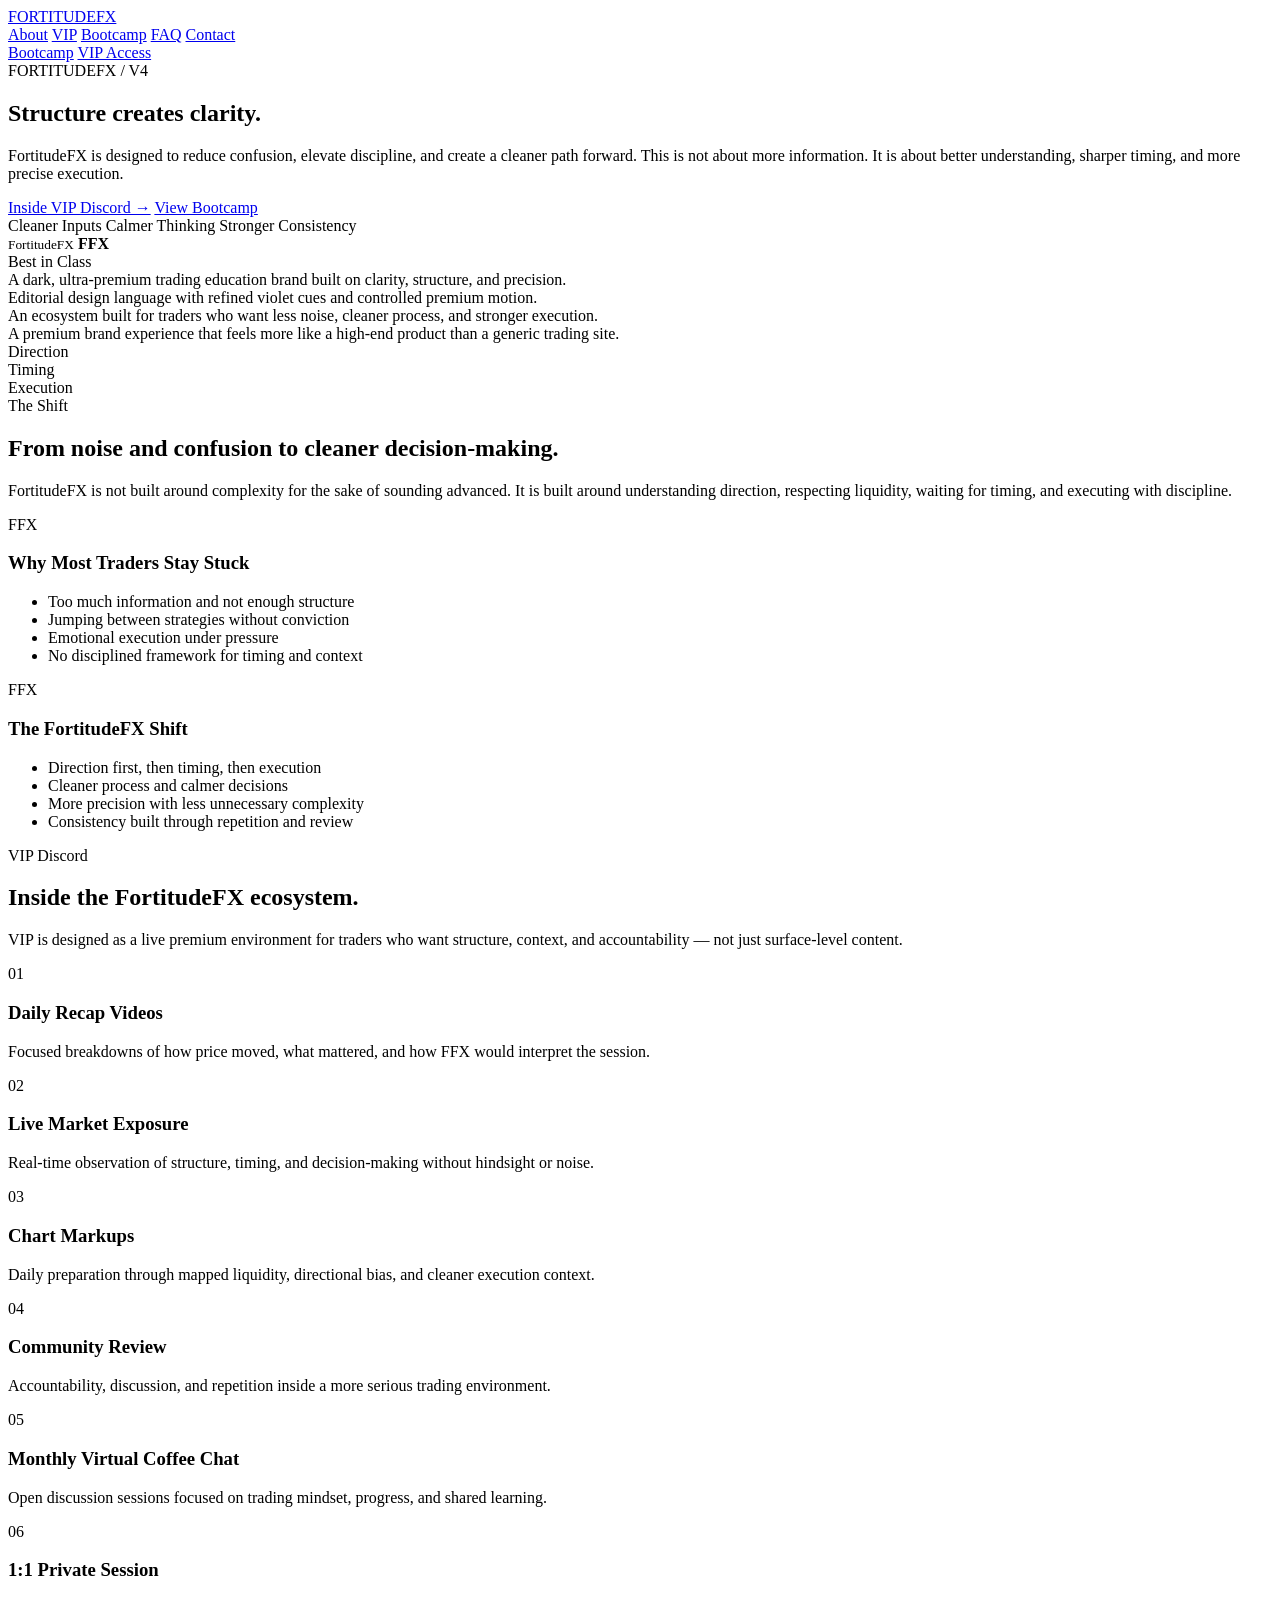
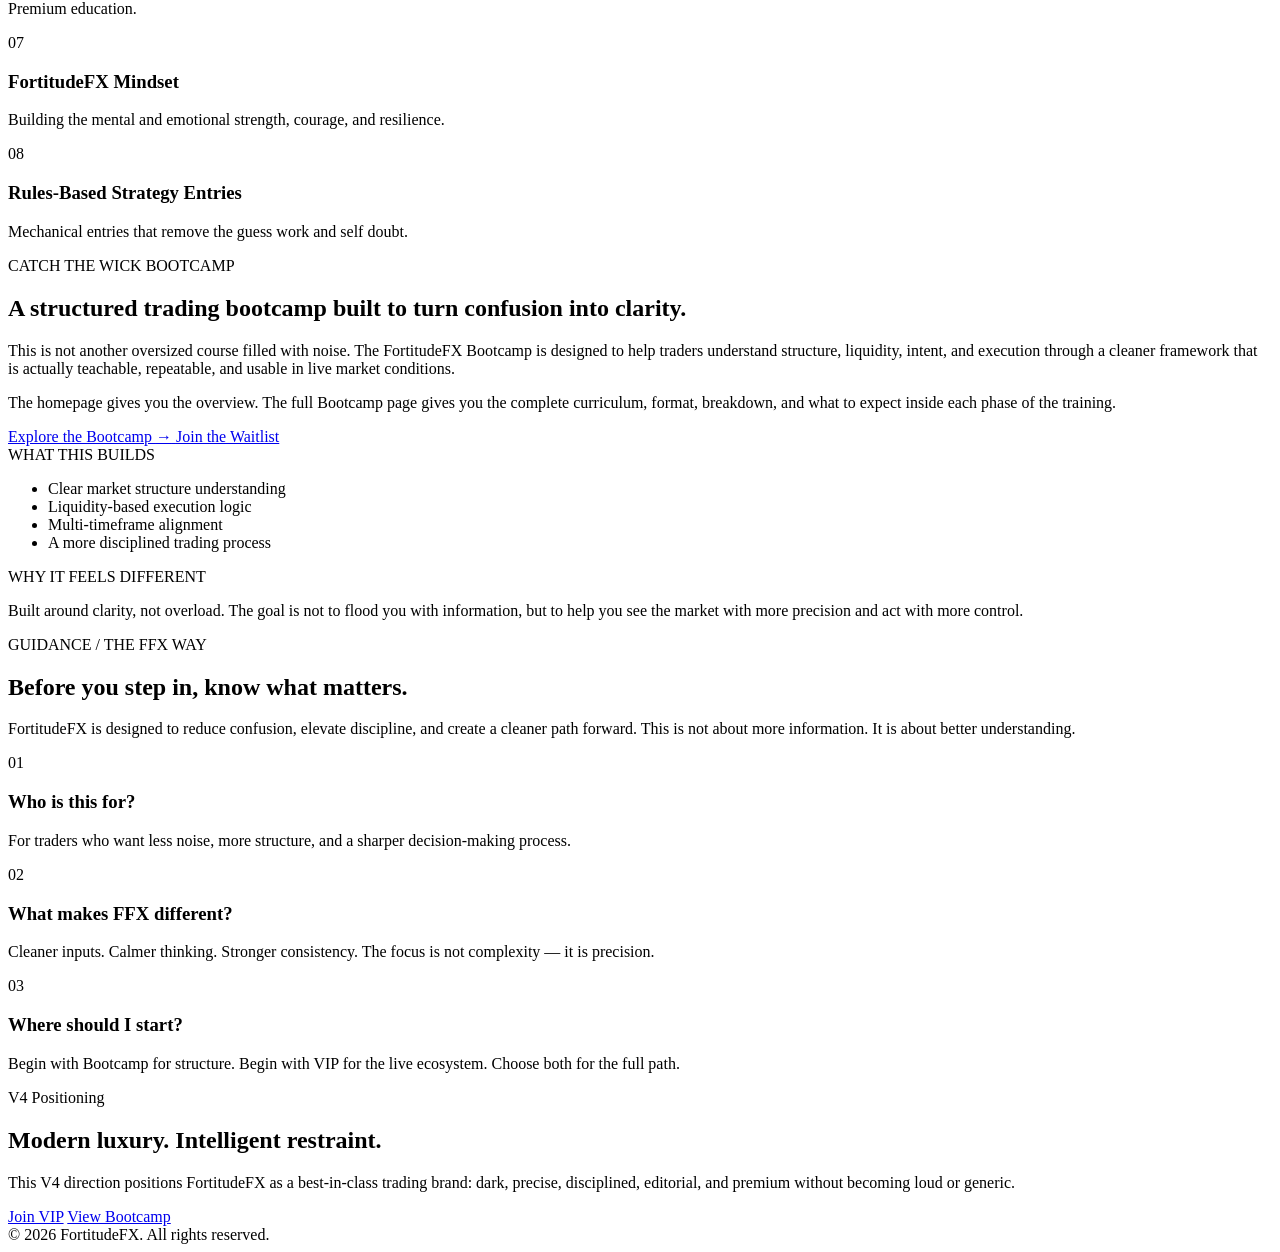
==== index_final_corrected_v1.html @ 087a2b40 "Update and rename index-pass8.html to index_final_corrected_v1.html" ====
<!DOCTYPE html>
<html lang="en"><head><meta http-equiv="Content-Type" content="text/html; charset=UTF-8">
  
  <meta name="viewport" content="width=device-width, initial-scale=1.0">
  <title>FortitudeFX | V4 Full Index Preview</title>
  <meta name="theme-color" content="#06060a">
  <link rel="stylesheet" href="styles-unified-pass7.css">
</head>
<body class="page-home">

  <nav class="nav">
    <div class="nav-wrap">
      <div class="nav-brand">
        <a href="index.html#top">FORTITUDEFX</a>
      </div>

      <div class="nav-center">
        <a href="index.html#about">About</a>
        <a href="vipdiscord.html">VIP</a>
        <a href="bootcamp.html">Bootcamp</a>
        <a href="index.html#faq">FAQ</a>
        <a href="waitlist.html#form">Contact</a>
      </div>

      <div class="nav-cta">
        <a class="nav-btn nav-btn-secondary" href="bootcamp.html">Bootcamp</a>
        <a class="nav-btn nav-btn-primary" href="vipdiscord.html">VIP Access</a>
      </div>
    </div>
  </nav>

  <!-- HERO -->
  <section class="section hero" id="top">
    <div class="hero-glow"></div>
    <div class="section-wrap hero-grid">
      <div>
        <span class="kicker">FORTITUDEFX / V4</span>
        <h1>Structure creates <span class="gradient">clarity.</span></h1>
        <p class="hero-copy">
          FortitudeFX is designed to reduce confusion, elevate discipline, and create a cleaner path forward. This is not about more information. It is about better understanding, sharper timing, and more precise execution.
        </p>

        <div class="hero-actions">
          <a href="vipdiscord.html" class="btn btn-primary">Inside VIP Discord →</a>
          <a href="bootcamp.html" class="btn btn-secondary">View Bootcamp</a>
        </div>

        <div class="hero-tags">
          <span>Cleaner Inputs</span>
          <span>Calmer Thinking</span>
          <span>Stronger Consistency</span>
        </div>
      </div>

      <div class="hero-panel">
        <div class="panel-top">
          <div class="panel-brand">
            <small>FortitudeFX</small>
            <strong>FFX</strong>
          </div>
          <div class="panel-badge">Best in Class</div>
        </div>

        <div class="benefit-list">
          <div class="benefit-item">A dark, ultra-premium trading education brand built on clarity, structure, and precision.</div>
          <div class="benefit-item">Editorial design language with refined violet cues and controlled premium motion.</div>
          <div class="benefit-item">An ecosystem built for traders who want less noise, cleaner process, and stronger execution.</div>
          <div class="benefit-item">A premium brand experience that feels more like a high-end product than a generic trading site.</div>
        </div>

        <div class="mini-grid">
          <div class="mini-card">Direction</div>
          <div class="mini-card">Timing</div>
          <div class="mini-card">Execution</div>
        </div>
      </div>
    </div>
  </section>

  <div class="section-break"></div>

  <!-- ABOUT -->
  <section class="section" id="about">
    <div class="section-wrap">
      <div class="section-head">
        <div>
          <span class="kicker">The Shift</span>
          <h2>From noise and confusion to cleaner decision-making.</h2>
        </div>
        <p>
          FortitudeFX is not built around complexity for the sake of sounding advanced. It is built around understanding direction, respecting liquidity, waiting for timing, and executing with discipline.
        </p>
      </div>

      <div class="two-grid">
        <article class="glass-card">
          <div class="tiny">FFX</div>
          <h3>Why Most Traders Stay Stuck</h3>
          <ul>
            <li>Too much information and not enough structure</li>
            <li>Jumping between strategies without conviction</li>
            <li>Emotional execution under pressure</li>
            <li>No disciplined framework for timing and context</li>
          </ul>
        </article>

        <article class="glass-card">
          <div class="tiny">FFX</div>
          <h3>The FortitudeFX Shift</h3>
          <ul>
            <li>Direction first, then timing, then execution</li>
            <li>Cleaner process and calmer decisions</li>
            <li>More precision with less unnecessary complexity</li>
            <li>Consistency built through repetition and review</li>
          </ul>
        </article>
      </div>
    </div>
  </section>

  <div class="section-break"></div>

  <!-- VIP -->
  <section class="section soft-strip" id="vip">
    <div class="section-wrap">
      <div class="section-head">
        <div>
          <span class="kicker">VIP Discord</span>
          <h2>Inside the FortitudeFX ecosystem.</h2>
        </div>
        <p>
          VIP is designed as a live premium environment for traders who want structure, context, and accountability — not just surface-level content.
        </p>
      </div>

      <div class="vip-grid">
        <article class="vip-card">
          <div class="vip-number">01</div>
          <h3>Daily Recap Videos</h3>
          <p>Focused breakdowns of how price moved, what mattered, and how FFX would interpret the session.</p>
        </article>

        <article class="vip-card">
          <div class="vip-number">02</div>
          <h3>Live Market Exposure</h3>
          <p>Real-time observation of structure, timing, and decision-making without hindsight or noise.</p>
        </article>

        <article class="vip-card">
          <div class="vip-number">03</div>
          <h3>Chart Markups</h3>
          <p>Daily preparation through mapped liquidity, directional bias, and cleaner execution context.</p>
        </article>

        <article class="vip-card">
          <div class="vip-number">04</div>
          <h3>Community Review</h3>
          <p>Accountability, discussion, and repetition inside a more serious trading environment.</p>
        </article>

        <article class="vip-card">
          <div class="vip-number">05</div>
          <h3>Monthly Virtual Coffee Chat</h3>
          <p>Open discussion sessions focused on trading mindset, progress, and shared learning.</p>
        </article>

        <article class="vip-card">
          <div class="vip-number">06</div>
          <h3>1:1 Private Session</h3>
          <p>Premium education.</p>
        </article>

        <article class="vip-card">
          <div class="vip-number">07</div>
          <h3>FortitudeFX Mindset</h3>
          <p>Building the mental and emotional strength, courage, and resilience.</p>
        </article>

        <article class="vip-card">
          <div class="vip-number">08</div>
          <h3>Rules-Based Strategy Entries</h3>
          <p>Mechanical entries that remove the guess work and self doubt.</p>
        </article>
      </div>
    </div>
  </section>

  <div class="section-break"></div>

  <!-- BOOTCAMP -->
  <section class="section bootcamp-teaser" id="bootcamp">
    <div class="bootcamp-teaser-glow"></div>

    <div class="section-wrap bootcamp-teaser-wrap">
      <div class="bootcamp-teaser-left">
        <span class="bootcamp-teaser-kicker">CATCH THE WICK BOOTCAMP</span>
        <h2>
          A structured trading bootcamp built to turn confusion into clarity.
        </h2>
        <p class="bootcamp-teaser-lead">
          This is not another oversized course filled with noise. The FortitudeFX
          Bootcamp is designed to help traders understand structure, liquidity,
          intent, and execution through a cleaner framework that is actually
          teachable, repeatable, and usable in live market conditions.
        </p>

        <p class="bootcamp-teaser-copy">
          The homepage gives you the overview. The full Bootcamp page gives you
          the complete curriculum, format, breakdown, and what to expect inside
          each phase of the training.
        </p>

        <div class="bootcamp-teaser-actions">
          <a href="bootcamp.html" class="bootcamp-teaser-primary">
            Explore the Bootcamp
            <span aria-hidden="true">→</span>
          </a>

          <a href="waitlist.html" class="bootcamp-teaser-secondary">
            Join the Waitlist
          </a>
        </div>
      </div>

      <div class="bootcamp-teaser-right">
        <div class="bootcamp-teaser-card">
          <span class="bootcamp-card-label">WHAT THIS BUILDS</span>

          <ul class="bootcamp-card-points">
            <li>Clear market structure understanding</li>
            <li>Liquidity-based execution logic</li>
            <li>Multi-timeframe alignment</li>
            <li>A more disciplined trading process</li>
          </ul>

          <div class="bootcamp-card-divider"></div>

          <span class="bootcamp-card-label">WHY IT FEELS DIFFERENT</span>
          <p class="bootcamp-card-note">
            Built around clarity, not overload. The goal is not to flood you with
            information, but to help you see the market with more precision and
            act with more control.
          </p>
        </div>
      </div>
    </div>
  </section>

  <div class="section-break"></div>

  <!-- FAQ -->
  <section class="section" id="faq">
    <div class="section-wrap split-section">
      <div class="sticky-left">
        <span class="kicker">GUIDANCE / THE FFX WAY</span>
        <h2>Before you step in, know what matters.</h2>
        <p>
          FortitudeFX is designed to reduce confusion, elevate discipline, and create a cleaner path forward. This is not about more information. It is about better understanding.
        </p>
      </div>

      <div class="faq-cards">
        <article class="faq-card">
          <div class="faq-num">01</div>
          <div>
            <h3>Who is this for?</h3>
            <p>For traders who want less noise, more structure, and a sharper decision-making process.</p>
          </div>
        </article>

        <article class="faq-card">
          <div class="faq-num">02</div>
          <div>
            <h3>What makes FFX different?</h3>
            <p>Cleaner inputs. Calmer thinking. Stronger consistency. The focus is not complexity — it is precision.</p>
          </div>
        </article>

        <article class="faq-card">
          <div class="faq-num">03</div>
          <div>
            <h3>Where should I start?</h3>
            <p>Begin with Bootcamp for structure. Begin with VIP for the live ecosystem. Choose both for the full path.</p>
          </div>
        </article>
      </div>
    </div>
  </section>

  <div class="section-break"></div>

  <!-- CTA -->
  <section class="section section-last" id="cta">
    <div class="section-wrap">
      <div class="cta-shell">
        <div class="cta-grid">
          <div>
            <span class="kicker">V4 Positioning</span>
            <h2>Modern luxury. Intelligent restraint.</h2>
            <p>
              This V4 direction positions FortitudeFX as a best-in-class trading brand: dark, precise, disciplined, editorial, and premium without becoming loud or generic.
            </p>
          </div>

          <div class="cta-actions">
            <a class="btn btn-primary" href="vipdiscord.html">Join VIP</a>
            <a class="btn btn-secondary" href="bootcamp.html">View Bootcamp</a>
          </div>
        </div>
      </div>
    </div>
  </section>

  <footer>
    © 2026 FortitudeFX. All rights reserved.
  </footer>



</body></html>
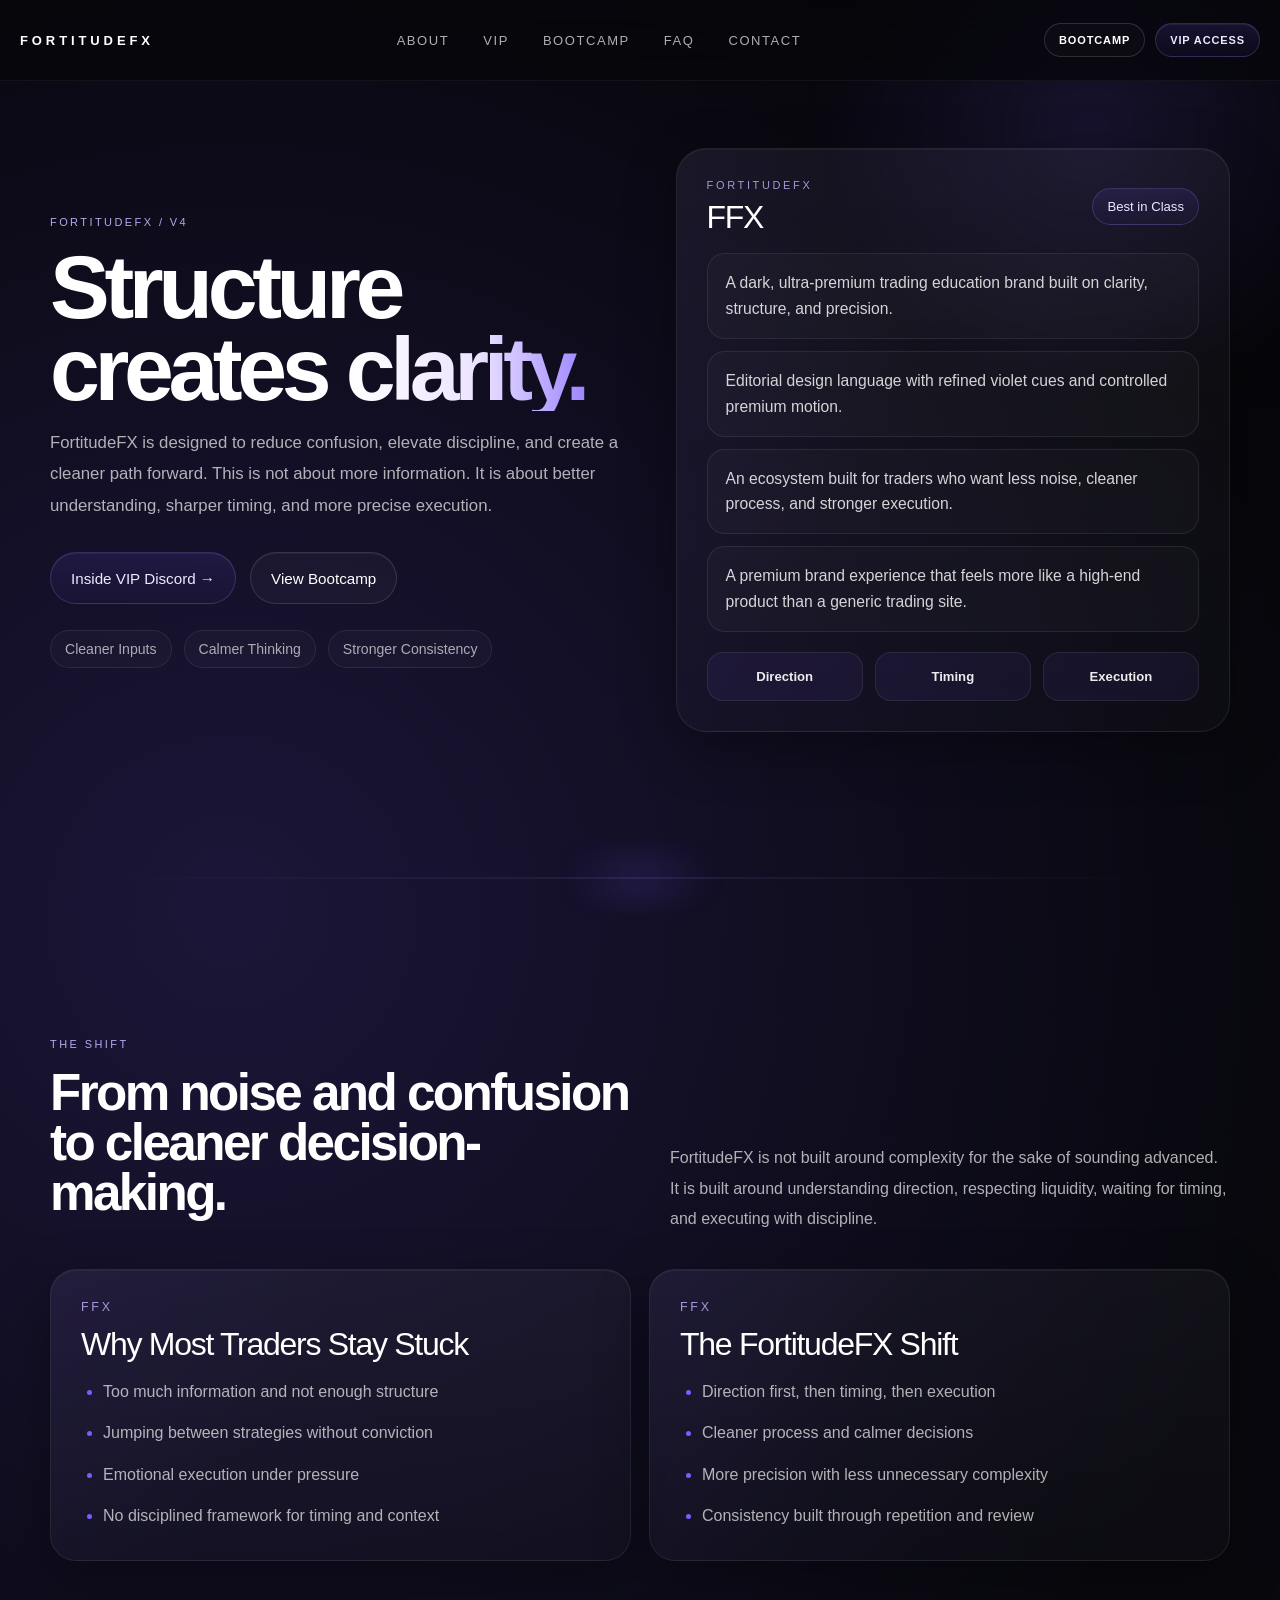
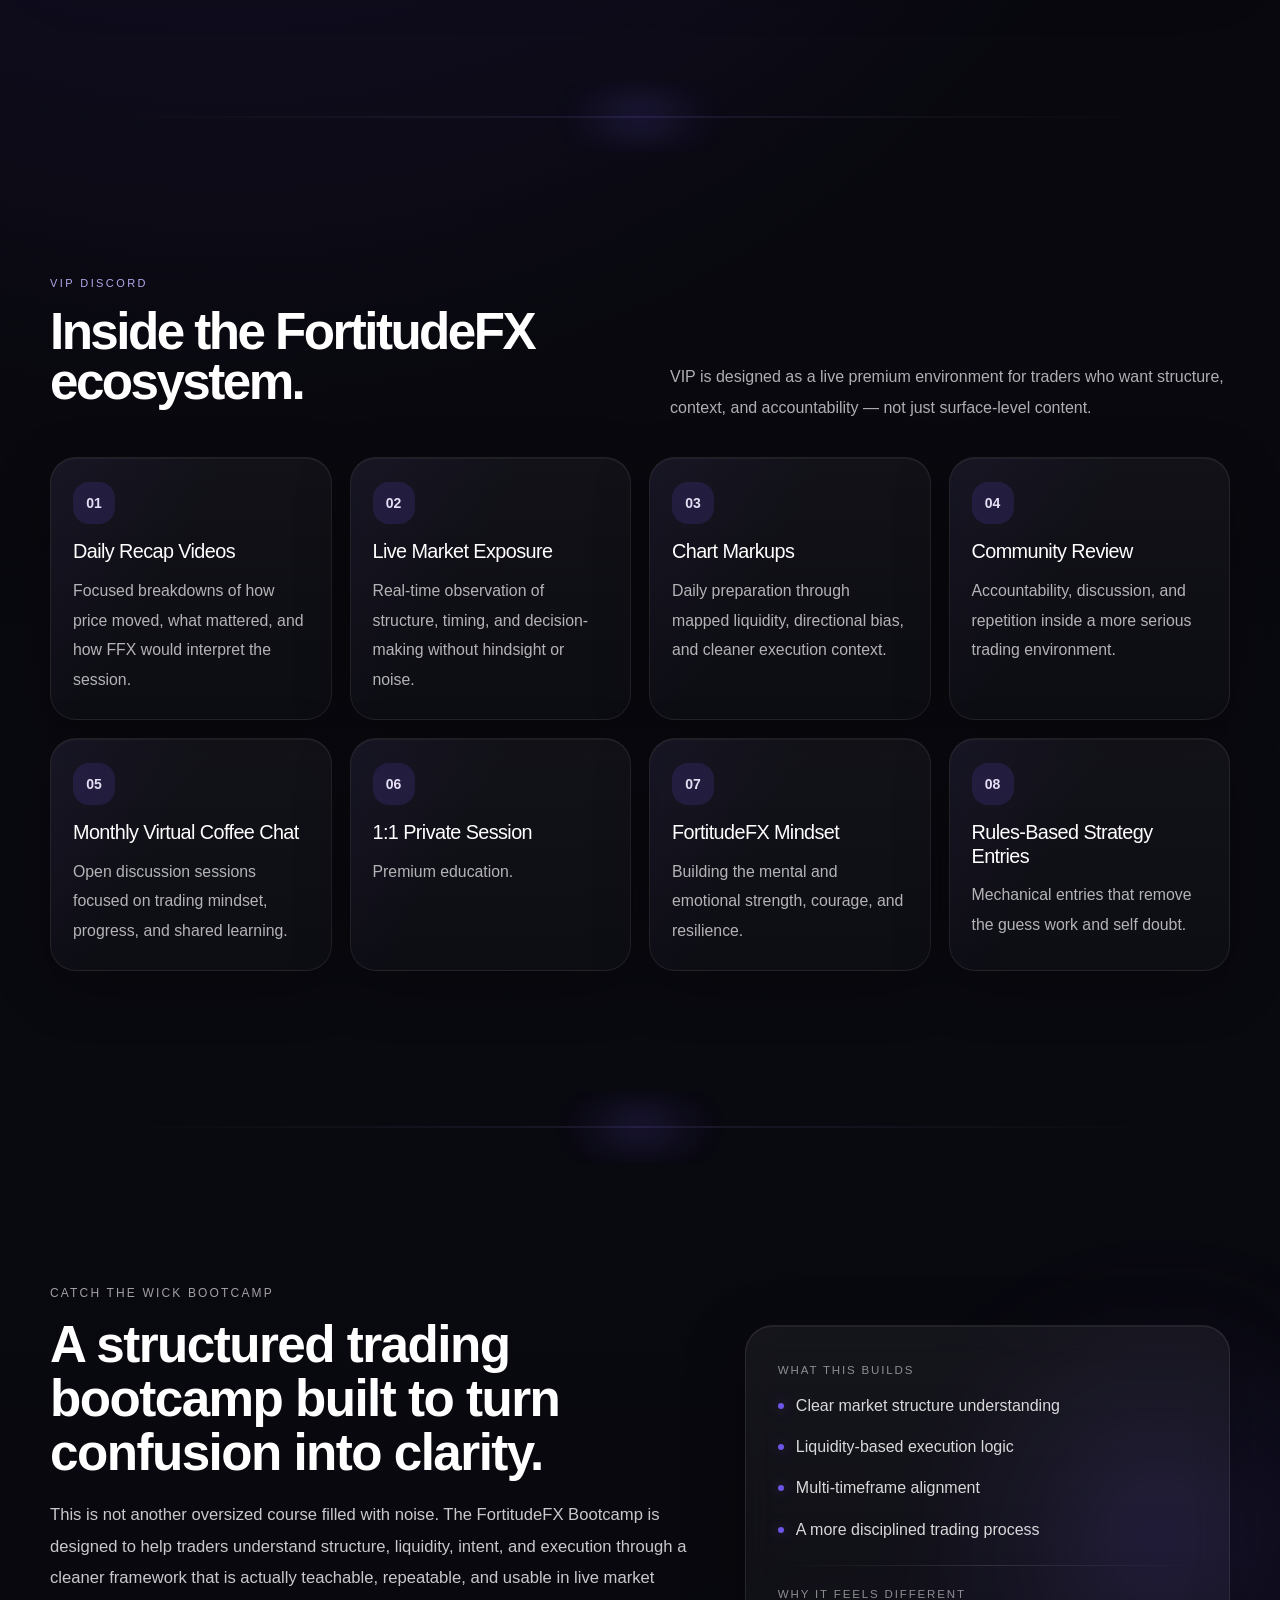
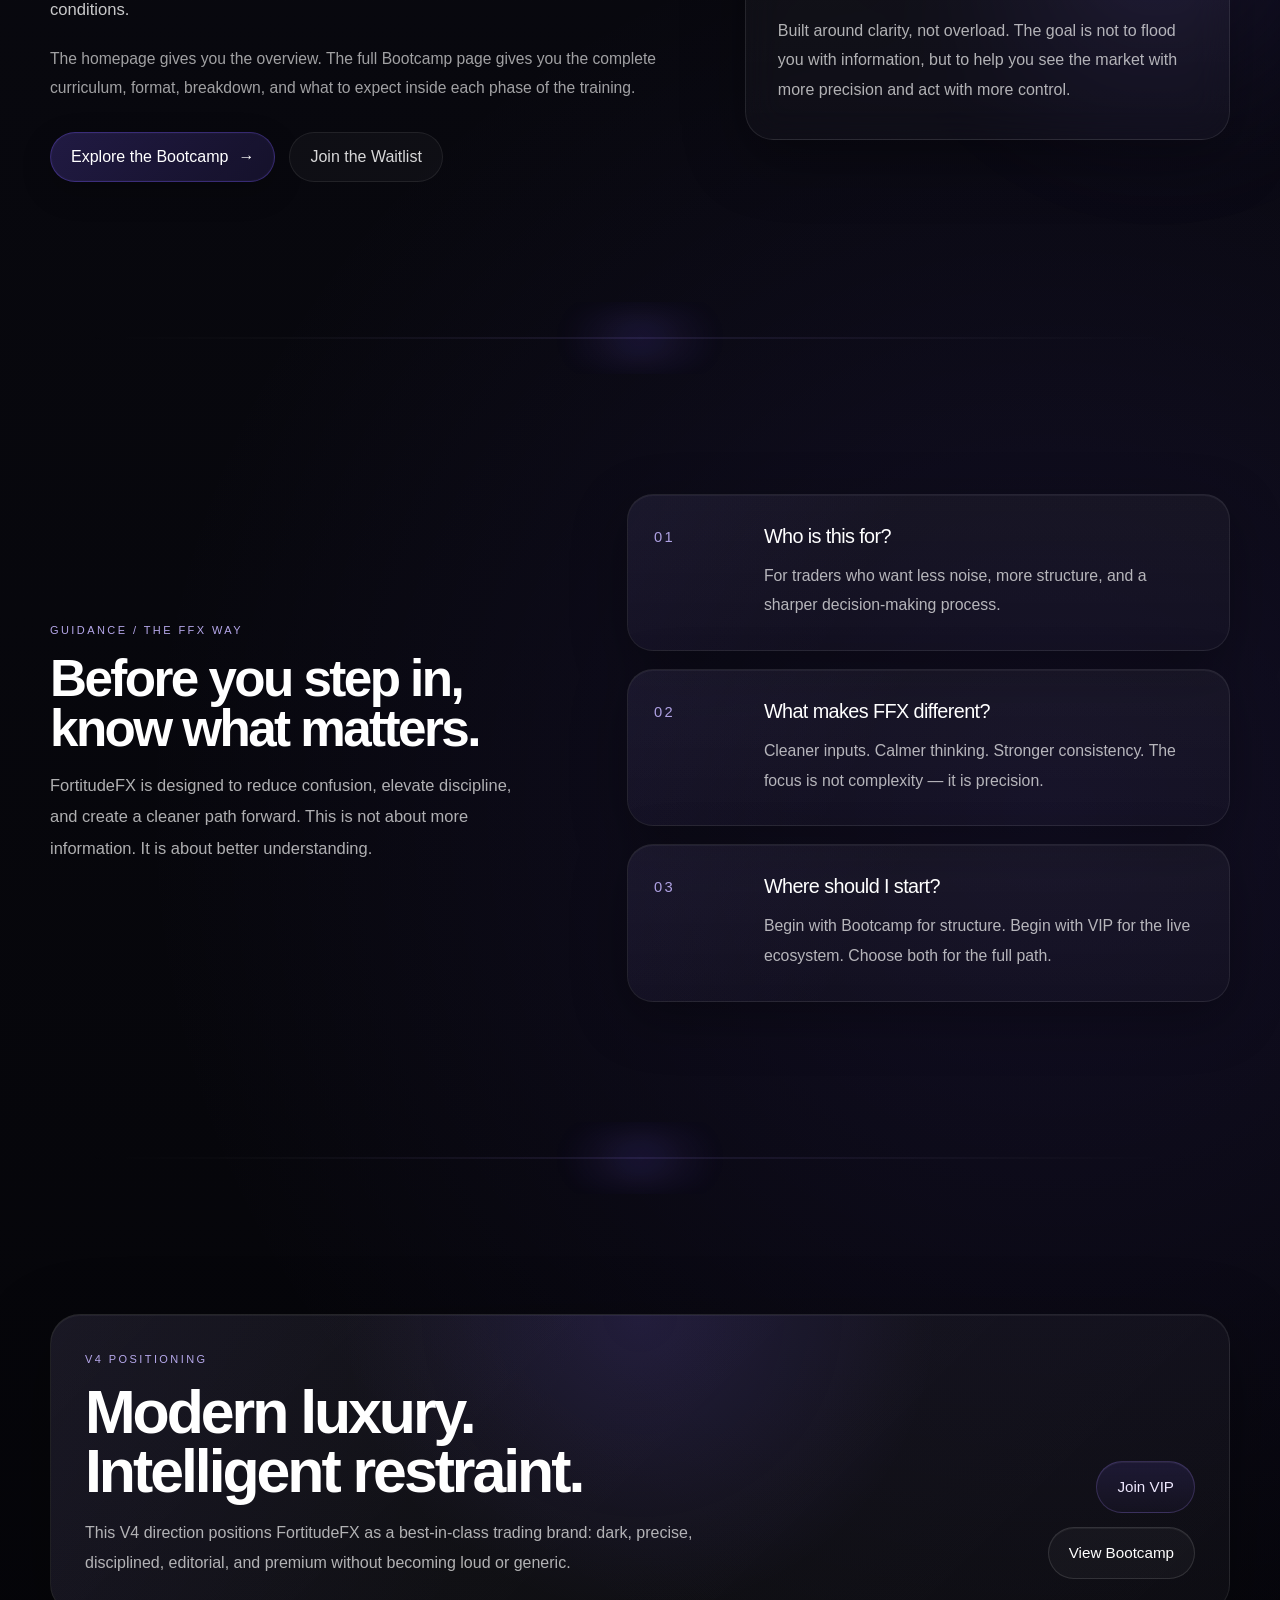
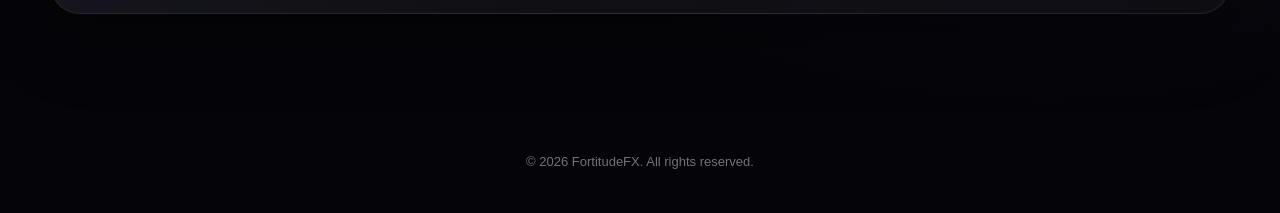
==== commit 59aa2bdd: "Update index_final_corrected_v1.html" ====
--- a/index_final_corrected_v1.html
+++ b/index_final_corrected_v1.html
@@ -5,7 +5,7 @@
   <meta name="viewport" content="width=device-width, initial-scale=1.0">
   <title>FortitudeFX | V4 Full Index Preview</title>
   <meta name="theme-color" content="#06060a">
-  <link rel="stylesheet" href="styles-unified-pass7.css">
+  <link rel="stylesheet" href="styles-final-clean.css">
 </head>
 <body class="page-home">
 
--- a/styles-final-clean.css
+++ b/styles-final-clean.css
@@ -0,0 +1,2163 @@
+:root {
+  --bg-1: #06060a;
+  --bg-2: #090910;
+  --bg-3: #050509;
+  --text: #ffffff;
+  --muted: rgba(255,255,255,0.68);
+  --muted-2: rgba(255,255,255,0.58);
+  --border: rgba(255,255,255,0.08);
+  --border-soft: rgba(255,255,255,0.05);
+
+  --panel: rgba(255,255,255,0.04);
+  --panel-2: rgba(255,255,255,0.018);
+
+  --accent: #7a5cff;
+  --accent-soft: rgba(122, 92, 255, 0.12);
+  --accent-soft-2: rgba(122, 92, 255, 0.08);
+  --accent-line: rgba(167, 139, 250, 0.22);
+  --accent-line-strong: rgba(167, 139, 250, 0.38);
+  --accent-text: rgba(196, 181, 253, 0.92);
+
+  --shadow: 0 16px 55px rgba(0,0,0,0.32);
+  --shadow-lg: 0 20px 70px rgba(0,0,0,0.38);
+
+  --radius-xl: 32px;
+  --radius-lg: 26px;
+  --radius-md: 22px;
+  --max: 1180px;
+}
+
+* { box-sizing: border-box; }
+html { scroll-behavior: smooth; }
+
+body {
+  margin: 0;
+  font-family: Arial, Helvetica, sans-serif;
+  color: var(--text);
+  background:
+    radial-gradient(circle at 18% 18%, rgba(120, 86, 255, 0.18), transparent 26%),
+    radial-gradient(circle at 82% 80%, rgba(120, 86, 255, 0.1), transparent 22%),
+    linear-gradient(180deg, #06060a 0%, #090910 52%, #050509 100%);
+  overflow-x: hidden;
+}
+
+body::before {
+  content: "";
+  position: fixed;
+  inset: 0;
+  background:
+    linear-gradient(to right, rgba(255,255,255,0.03) 1px, transparent 1px),
+    linear-gradient(to bottom, rgba(255,255,255,0.02) 1px, transparent 1px);
+  background-size: 110px 110px;
+  mask-image: radial-gradient(circle at center, rgba(0,0,0,0.75), transparent 82%);
+  opacity: 0.16;
+  pointer-events: none;
+}
+
+a { color: inherit; text-decoration: none; }
+
+.nav {
+  position: fixed;
+  top: 0;
+  width: 100%;
+  z-index: 1000;
+  background: rgba(6, 6, 10, 0.72);
+  backdrop-filter: blur(18px);
+  border-bottom: 1px solid rgba(255,255,255,0.05);
+}
+
+.nav-wrap {
+  max-width: 1240px;
+  margin: 0 auto;
+  width: calc(100% - 40px);
+  display: grid;
+  grid-template-columns: auto 1fr auto;
+  align-items: center;
+  height: 80px;
+  gap: 18px;
+}
+
+.nav-brand a {
+  font-size: 13px;
+  letter-spacing: 0.3em;
+  text-transform: uppercase;
+  font-weight: 700;
+}
+
+.nav-center {
+  display: flex;
+  justify-content: center;
+  gap: 34px;
+}
+
+.nav-center a {
+  font-size: 13px;
+  letter-spacing: 0.12em;
+  text-transform: uppercase;
+  color: rgba(255,255,255,0.68);
+  position: relative;
+}
+
+.nav-center a::after {
+  content: "";
+  position: absolute;
+  bottom: -6px;
+  left: 0;
+  width: 100%;
+  height: 1px;
+  background: rgba(255,255,255,0.9);
+  transform: scaleX(0);
+  transition: 0.24s;
+}
+
+.nav-center a:hover::after { transform: scaleX(1); }
+.nav-center a:hover { color: white; }
+
+.nav-cta {
+  display: flex;
+  gap: 10px;
+}
+
+.nav-btn {
+  display: inline-flex;
+  align-items: center;
+  justify-content: center;
+  padding: 10px 14px;
+  border-radius: 999px;
+  font-size: 11px;
+  letter-spacing: 0.08em;
+  text-transform: uppercase;
+  font-weight: 700;
+}
+
+.nav-btn-primary {
+  border: 1px solid var(--accent-line);
+  background: linear-gradient(180deg, rgba(122, 92, 255, 0.14), rgba(122, 92, 255, 0.05));
+  color: #efe9ff;
+  box-shadow: inset 0 1px 0 rgba(255,255,255,0.06);
+}
+
+.nav-btn-secondary {
+  border: 1px solid rgba(255,255,255,0.14);
+  background: rgba(255,255,255,0.02);
+  color: white;
+}
+
+.kicker {
+  display: inline-block;
+  margin-bottom: 18px;
+  font-size: 11px;
+  letter-spacing: 0.22em;
+  text-transform: uppercase;
+  color: var(--accent-text);
+}
+
+.btn {
+  display: inline-flex;
+  align-items: center;
+  justify-content: center;
+  gap: 10px;
+  min-height: 52px;
+  padding: 0 20px;
+  border-radius: 999px;
+  font-size: 0.95rem;
+  transition: transform 0.28s ease, box-shadow 0.28s ease, border-color 0.28s ease;
+  box-shadow: inset 0 1px 0 rgba(255,255,255,0.05);
+}
+
+.btn:hover { transform: translateY(-2px); }
+
+.btn-primary {
+  border: 1px solid var(--accent-line);
+  background: linear-gradient(180deg, rgba(122, 92, 255, 0.12), rgba(122, 92, 255, 0.04));
+  color: #efe9ff;
+}
+
+.btn-primary:hover {
+  border-color: var(--accent-line-strong);
+  box-shadow:
+    0 12px 36px rgba(76, 41, 168, 0.24),
+    inset 0 1px 0 rgba(255,255,255,0.08);
+}
+
+.btn-secondary {
+  border: 1px solid rgba(255,255,255,0.12);
+  background: rgba(255,255,255,0.03);
+  color: white;
+}
+
+/* INDEX PAGE */
+
+.section {
+  position: relative;
+  padding: 120px 24px;
+  overflow: hidden;
+}
+
+.section-wrap {
+  position: relative;
+  z-index: 1;
+  max-width: var(--max);
+  margin: 0 auto;
+}
+
+.section-break {
+  position: relative;
+  height: 72px;
+  width: 100%;
+  overflow: hidden;
+  pointer-events: none;
+}
+
+.section-break::before {
+  content: "";
+  position: absolute;
+  left: 50%;
+  top: 50%;
+  width: min(1120px, calc(100% - 48px));
+  height: 1px;
+  transform: translate(-50%, -50%);
+  background: linear-gradient(
+    90deg,
+    rgba(255,255,255,0) 0%,
+    rgba(255,255,255,0.05) 18%,
+    rgba(167, 139, 250, 0.22) 50%,
+    rgba(255,255,255,0.05) 82%,
+    rgba(255,255,255,0) 100%
+  );
+}
+
+.section-break::after {
+  content: "";
+  position: absolute;
+  left: 50%;
+  top: 50%;
+  width: 220px;
+  height: 56px;
+  transform: translate(-50%, -50%);
+  background: radial-gradient(circle, rgba(122, 92, 255, 0.16) 0%, rgba(122, 92, 255, 0.06) 38%, rgba(122, 92, 255, 0) 72%);
+  filter: blur(12px);
+  opacity: 0.9;
+}
+
+.hero {
+  padding-top: 148px;
+  padding-bottom: 110px;
+}
+
+.hero-glow {
+  position: absolute;
+  width: 620px;
+  height: 620px;
+  border-radius: 50%;
+  background: radial-gradient(circle, rgba(122, 92, 255, 0.15), transparent 64%);
+  top: -180px;
+  right: -120px;
+  filter: blur(16px);
+  pointer-events: none;
+}
+
+.hero-grid {
+  display: grid;
+  grid-template-columns: 1fr 0.95fr;
+  gap: 42px;
+  align-items: center;
+}
+
+h1 {
+  margin: 0 0 16px;
+  font-size: clamp(3rem, 7vw, 6rem);
+  line-height: 0.92;
+  letter-spacing: -0.06em;
+  font-weight: 600;
+  max-width: 760px;
+}
+
+.gradient {
+  background: linear-gradient(90deg, #ffffff 0%, #ece4ff 55%, #9f86ff 100%);
+  -webkit-background-clip: text;
+  background-clip: text;
+  color: transparent;
+  display: inline-block;
+}
+
+.hero-copy {
+  margin: 0;
+  max-width: 580px;
+  font-size: 1.05rem;
+  line-height: 1.9;
+  color: var(--muted);
+}
+
+.hero-actions {
+  display: flex;
+  flex-wrap: wrap;
+  gap: 14px;
+  margin-top: 30px;
+}
+
+.hero-tags {
+  display: flex;
+  flex-wrap: wrap;
+  gap: 12px;
+  margin-top: 26px;
+}
+
+.hero-tags span {
+  display: inline-flex;
+  align-items: center;
+  padding: 10px 14px;
+  border-radius: 999px;
+  border: 1px solid rgba(255,255,255,0.08);
+  background: rgba(255,255,255,0.025);
+  color: rgba(255,255,255,0.64);
+  font-size: 0.88rem;
+}
+
+.hero-panel,
+.glass-card,
+.faq-card,
+.vip-card,
+.week-card,
+.cta-shell {
+  position: relative;
+  border: 1px solid rgba(255,255,255,0.08);
+  background: linear-gradient(180deg, rgba(255,255,255,0.04), rgba(255,255,255,0.018));
+  box-shadow:
+    0 16px 55px rgba(0,0,0,0.32),
+    inset 0 1px 0 rgba(255,255,255,0.05);
+  overflow: hidden;
+}
+
+.hero-panel::after,
+.glass-card::after,
+.faq-card::after,
+.vip-card::after,
+.week-card::after,
+.cta-shell::after {
+  content: "";
+  position: absolute;
+  inset: 0;
+  background: linear-gradient(120deg, rgba(122, 92, 255, 0.08), transparent 42%, transparent 100%);
+  opacity: 0.7;
+  pointer-events: none;
+}
+
+.hero-panel {
+  border-radius: 30px;
+  padding: 30px;
+}
+
+.panel-top {
+  position: relative;
+  z-index: 1;
+  display: flex;
+  align-items: center;
+  justify-content: space-between;
+  gap: 18px;
+  margin-bottom: 20px;
+}
+
+.panel-brand small {
+  display: block;
+  font-size: 11px;
+  letter-spacing: 0.24em;
+  text-transform: uppercase;
+  color: rgba(196, 181, 253, 0.82);
+  margin-bottom: 10px;
+}
+
+.panel-brand strong {
+  font-size: 2rem;
+  line-height: 1;
+  letter-spacing: -0.04em;
+  font-weight: 500;
+}
+
+.panel-badge {
+  display: inline-flex;
+  align-items: center;
+  padding: 10px 14px;
+  border-radius: 999px;
+  border: 1px solid var(--accent-line);
+  background: linear-gradient(180deg, rgba(122, 92, 255, 0.12), rgba(122, 92, 255, 0.04));
+  color: #efe9ff;
+  font-size: 0.82rem;
+}
+
+.benefit-list {
+  position: relative;
+  z-index: 1;
+  display: grid;
+  gap: 12px;
+}
+
+.benefit-item {
+  border: 1px solid rgba(255,255,255,0.08);
+  background: rgba(255,255,255,0.022);
+  border-radius: 18px;
+  padding: 16px 18px;
+  color: rgba(255,255,255,0.82);
+  font-size: 0.98rem;
+  line-height: 1.65;
+}
+
+.mini-grid {
+  position: relative;
+  z-index: 1;
+  display: grid;
+  grid-template-columns: repeat(3, 1fr);
+  gap: 12px;
+  margin-top: 20px;
+}
+
+.mini-card {
+  border: 1px solid rgba(255,255,255,0.08);
+  background: rgba(122,92,255,0.08);
+  border-radius: 16px;
+  padding: 16px 10px;
+  text-align: center;
+  font-size: 0.82rem;
+  font-weight: 600;
+  color: rgba(255,255,255,0.92);
+}
+
+.section-head {
+  display: flex;
+  align-items: end;
+  justify-content: space-between;
+  gap: 24px;
+  margin-bottom: 34px;
+}
+
+.section-head h2 {
+  margin: 0 0 16px;
+  font-size: clamp(2.2rem, 4vw, 4rem);
+  line-height: 0.98;
+  letter-spacing: -0.05em;
+  font-weight: 600;
+  color: white;
+  max-width: 620px;
+}
+
+.section-head p {
+  margin: 0;
+  max-width: 560px;
+  font-size: 1rem;
+  line-height: 1.9;
+  color: var(--muted);
+}
+
+.two-grid {
+  display: grid;
+  grid-template-columns: repeat(2, 1fr);
+  gap: 18px;
+}
+
+.glass-card {
+  border-radius: 26px;
+  padding: 30px;
+}
+
+.glass-card .tiny {
+  position: relative;
+  z-index: 1;
+  font-size: 0.78rem;
+  letter-spacing: 0.22em;
+  text-transform: uppercase;
+  color: rgba(196,181,253,0.82);
+  margin-bottom: 14px;
+}
+
+.glass-card h3 {
+  position: relative;
+  z-index: 1;
+  margin: 0 0 18px;
+  font-size: 2rem;
+  line-height: 1;
+  letter-spacing: -0.04em;
+  font-weight: 500;
+}
+
+.glass-card ul {
+  position: relative;
+  z-index: 1;
+  margin: 0;
+  padding-left: 22px;
+  display: grid;
+  gap: 14px;
+  color: var(--muted);
+  font-size: 1rem;
+  line-height: 1.72;
+}
+
+.glass-card li::marker {
+  color: var(--accent);
+}
+
+.split-section {
+  display: grid;
+  grid-template-columns: 0.95fr 1.1fr;
+  gap: 56px;
+  align-items: start;
+}
+
+.sticky-left {
+  position: sticky;
+  top: 120px;
+  padding-top: 6px;
+}
+
+.sticky-left h2 {
+  margin: 0 0 16px;
+  font-size: clamp(2.2rem, 4vw, 4rem);
+  line-height: 0.98;
+  letter-spacing: -0.05em;
+  font-weight: 600;
+  color: white;
+  max-width: 620px;
+}
+
+.sticky-left p {
+  margin: 0;
+  max-width: 470px;
+  font-size: 1.03rem;
+  line-height: 1.9;
+  color: var(--muted);
+}
+
+.faq-cards,
+.vip-grid,
+.bootcamp-grid {
+  display: grid;
+  gap: 18px;
+}
+
+.faq-card {
+  border-radius: 26px;
+  padding: 30px 30px 30px 26px;
+  display: grid;
+  grid-template-columns: 88px 1fr;
+  gap: 22px;
+  transition: transform 0.32s ease, border-color 0.32s ease, background 0.32s ease;
+}
+
+.faq-card:hover,
+.vip-card:hover,
+.week-card:hover {
+  transform: translateY(-4px);
+  border-color: rgba(167, 139, 250, 0.2);
+  background: linear-gradient(180deg, rgba(255,255,255,0.05), rgba(255,255,255,0.022));
+}
+
+.faq-num {
+  position: relative;
+  z-index: 1;
+  font-size: 0.92rem;
+  color: rgba(196, 181, 253, 0.88);
+  letter-spacing: 0.16em;
+  padding-top: 4px;
+}
+
+.faq-card h3,
+.vip-card h3,
+.week-card h3 {
+  position: relative;
+  z-index: 1;
+  margin: 0 0 12px;
+  font-size: 1.24rem;
+  line-height: 1.2;
+  letter-spacing: -0.03em;
+  color: #ffffff;
+  font-weight: 500;
+}
+
+.faq-card p,
+.vip-card p,
+.week-card p {
+  position: relative;
+  z-index: 1;
+  margin: 0;
+  font-size: 0.99rem;
+  line-height: 1.88;
+  color: rgba(255,255,255,0.69);
+}
+
+.vip-grid {
+  grid-template-columns: repeat(4, 1fr);
+}
+
+.vip-card {
+  border-radius: 26px;
+  padding: 24px 22px;
+  transition: transform 0.32s ease, border-color 0.32s ease, background 0.32s ease;
+}
+
+.vip-number {
+  position: relative;
+  z-index: 1;
+  width: 42px;
+  height: 42px;
+  border-radius: 16px;
+  display: flex;
+  align-items: center;
+  justify-content: center;
+  background: rgba(122,92,255,0.14);
+  color: rgba(241, 234, 255, 0.95);
+  font-weight: 800;
+  font-size: 14px;
+  margin-bottom: 16px;
+}
+
+.bootcamp-grid {
+  grid-template-columns: repeat(3, 1fr);
+}
+
+.week-card {
+  border-radius: 26px;
+  padding: 28px;
+  transition: transform 0.32s ease, border-color 0.32s ease, background 0.32s ease;
+}
+
+.week {
+  position: relative;
+  z-index: 1;
+  font-size: 0.82rem;
+  letter-spacing: 0.22em;
+  text-transform: uppercase;
+  color: rgba(196,181,253,0.82);
+  margin-bottom: 12px;
+}
+
+.week-list {
+  position: relative;
+  z-index: 1;
+  display: grid;
+  gap: 10px;
+  margin-top: 18px;
+}
+
+.week-list div {
+  border: 1px solid rgba(255,255,255,0.08);
+  background: rgba(255,255,255,0.022);
+  border-radius: 14px;
+  padding: 12px 14px;
+  color: rgba(255,255,255,0.78);
+  font-size: 0.92rem;
+}
+
+.cta-shell {
+  border-radius: 30px;
+  padding: 34px;
+  background:
+    radial-gradient(circle at top, rgba(122, 92, 255, 0.14), transparent 45%),
+    linear-gradient(135deg, rgba(255,255,255,0.06), rgba(255,255,255,0.03));
+  box-shadow: 0 20px 70px rgba(0,0,0,0.34), inset 0 1px 0 rgba(255,255,255,0.05);
+}
+
+.cta-grid {
+  position: relative;
+  z-index: 1;
+  display: grid;
+  grid-template-columns: 1.2fr 0.8fr;
+  gap: 30px;
+  align-items: end;
+}
+
+.cta-grid h2 {
+  margin: 0 0 16px;
+  font-size: clamp(2.1rem, 5vw, 3.8rem);
+  line-height: 0.98;
+  letter-spacing: -0.05em;
+  font-weight: 600;
+}
+
+.cta-grid p {
+  margin: 0;
+  max-width: 700px;
+  color: var(--muted);
+  line-height: 1.9;
+  font-size: 1rem;
+}
+
+.cta-actions {
+  display: flex;
+  flex-direction: column;
+  align-items: flex-end;
+  gap: 14px;
+}
+
+footer {
+  padding: 20px 24px 44px;
+  color: rgba(255,255,255,0.44);
+  font-size: 13px;
+  text-align: center;
+}
+
+/* WAITLIST PAGE */
+
+.page {
+  position: relative;
+  padding: 128px 24px 90px;
+  overflow: hidden;
+}
+
+.page-glow {
+  position: absolute;
+  width: 680px;
+  height: 680px;
+  border-radius: 50%;
+  background: radial-gradient(circle, rgba(122, 92, 255, 0.15), transparent 64%);
+  top: -210px;
+  right: -140px;
+  filter: blur(16px);
+  pointer-events: none;
+}
+
+.page-wrap {
+  position: relative;
+  z-index: 1;
+  max-width: 1180px;
+  margin: 0 auto;
+  display: grid;
+  grid-template-columns: 0.95fr 1.1fr;
+  gap: 56px;
+  align-items: start;
+}
+
+.page-left {
+  position: sticky;
+  top: 120px;
+  padding-top: 6px;
+}
+
+.page-left h1 {
+  margin: 0 0 16px;
+  font-size: clamp(2.5rem, 5vw, 5rem);
+  line-height: 0.94;
+  letter-spacing: -0.06em;
+  font-weight: 600;
+  color: #ffffff;
+  max-width: 560px;
+}
+
+.page-left p {
+  margin: 0;
+  max-width: 490px;
+  font-size: 1.04rem;
+  line-height: 1.92;
+  color: var(--muted);
+}
+
+.left-meta {
+  display: grid;
+  gap: 14px;
+  margin-top: 28px;
+  max-width: 500px;
+}
+
+.left-meta-item {
+  border: 1px solid rgba(255,255,255,0.08);
+  background: linear-gradient(180deg, rgba(255,255,255,0.03), rgba(255,255,255,0.015));
+  border-radius: 18px;
+  padding: 16px 18px;
+  box-shadow: inset 0 1px 0 rgba(255,255,255,0.04);
+}
+
+.left-meta-item strong {
+  display: block;
+  margin-bottom: 7px;
+  font-size: 0.96rem;
+  color: white;
+  font-weight: 500;
+}
+
+.left-meta-item span {
+  display: block;
+  color: var(--muted);
+  line-height: 1.75;
+  font-size: 0.94rem;
+}
+
+.left-cta {
+  display: inline-flex;
+  align-items: center;
+  gap: 10px;
+  margin-top: 30px;
+  padding: 14px 18px;
+  border-radius: 999px;
+  border: 1px solid var(--accent-line);
+  background: linear-gradient(180deg, rgba(122, 92, 255, 0.12), rgba(122, 92, 255, 0.04));
+  color: #efe9ff;
+  font-size: 0.95rem;
+  transition: transform 0.28s ease, box-shadow 0.28s ease, border-color 0.28s ease;
+  box-shadow: inset 0 1px 0 rgba(255,255,255,0.06);
+}
+
+.left-cta:hover {
+  transform: translateY(-2px);
+  border-color: var(--accent-line-strong);
+  box-shadow:
+    0 12px 36px rgba(76, 41, 168, 0.24),
+    inset 0 1px 0 rgba(255,255,255,0.08);
+}
+
+.page-right {
+  display: grid;
+  gap: 18px;
+}
+
+.form-shell,
+.thankyou-shell,
+.info-card {
+  position: relative;
+  border-radius: 26px;
+  border: 1px solid rgba(255,255,255,0.08);
+  background: linear-gradient(180deg, rgba(255,255,255,0.04), rgba(255,255,255,0.018));
+  box-shadow:
+    0 16px 55px rgba(0,0,0,0.32),
+    inset 0 1px 0 rgba(255,255,255,0.05);
+  overflow: hidden;
+}
+
+.form-shell::after,
+.thankyou-shell::after,
+.info-card::after {
+  content: "";
+  position: absolute;
+  inset: 0;
+  background: linear-gradient(120deg, rgba(122, 92, 255, 0.08), transparent 42%, transparent 100%);
+  opacity: 0.7;
+  pointer-events: none;
+}
+
+.form-shell {
+  padding: 30px 30px 32px;
+}
+
+.form-head {
+  position: relative;
+  z-index: 1;
+  display: flex;
+  align-items: center;
+  justify-content: space-between;
+  gap: 18px;
+  margin-bottom: 22px;
+}
+
+.form-brand small {
+  display: block;
+  font-size: 11px;
+  letter-spacing: 0.22em;
+  text-transform: uppercase;
+  color: rgba(196, 181, 253, 0.88);
+  margin-bottom: 10px;
+}
+
+.form-brand strong {
+  display: block;
+  font-size: 2rem;
+  line-height: 1;
+  letter-spacing: -0.04em;
+  font-weight: 500;
+  color: white;
+}
+
+.form-badge {
+  display: inline-flex;
+  align-items: center;
+  padding: 10px 14px;
+  border-radius: 999px;
+  border: 1px solid var(--accent-line);
+  background: linear-gradient(180deg, rgba(122, 92, 255, 0.12), rgba(122, 92, 255, 0.04));
+  color: #efe9ff;
+  font-size: 0.82rem;
+}
+
+.field-grid {
+  position: relative;
+  z-index: 1;
+  display: grid;
+  grid-template-columns: 1fr 1fr;
+  gap: 14px;
+  margin-bottom: 14px;
+}
+
+.field {
+  position: relative;
+  z-index: 1;
+  display: grid;
+  gap: 9px;
+  margin-bottom: 14px;
+}
+
+.field label {
+  font-size: 11px;
+  letter-spacing: 0.18em;
+  text-transform: uppercase;
+  color: rgba(196, 181, 253, 0.85);
+}
+
+.input,
+.textarea,
+.select-btn {
+  width: 100%;
+  border: 1px solid rgba(255,255,255,0.08);
+  background: rgba(255,255,255,0.022);
+  border-radius: 16px;
+  color: white;
+  font: inherit;
+  outline: none;
+  transition: transform 0.24s ease, border-color 0.24s ease, box-shadow 0.24s ease, background 0.24s ease;
+  box-shadow: inset 0 1px 0 rgba(255,255,255,0.03);
+}
+
+.input,
+.textarea {
+  padding: 15px 16px;
+}
+
+.input::placeholder,
+.textarea::placeholder {
+  color: rgba(255,255,255,0.34);
+}
+
+.input:focus,
+.textarea:focus {
+  transform: translateY(-1px);
+  border-color: var(--accent-line);
+  background: rgba(255,255,255,0.03);
+  box-shadow: 0 0 0 1px rgba(122,92,255,0.15);
+}
+
+.textarea {
+  min-height: 130px;
+  resize: vertical;
+  line-height: 1.75;
+}
+
+.choice-grid {
+  position: relative;
+  z-index: 1;
+  display: grid;
+  grid-template-columns: repeat(3, 1fr);
+  gap: 12px;
+  margin-bottom: 18px;
+}
+
+.choice {
+  position: relative;
+}
+
+.choice input {
+  position: absolute;
+  inset: 0;
+  opacity: 0;
+  cursor: pointer;
+}
+
+.select-btn {
+  display: flex;
+  align-items: center;
+  justify-content: center;
+  min-height: 56px;
+  padding: 12px 14px;
+  text-align: center;
+  font-size: 0.92rem;
+  color: rgba(255,255,255,0.82);
+}
+
+.choice input:checked + .select-btn {
+  border-color: var(--accent-line);
+  background: linear-gradient(180deg, rgba(122, 92, 255, 0.14), rgba(122, 92, 255, 0.05));
+  color: #efe9ff;
+  box-shadow: inset 0 1px 0 rgba(255,255,255,0.05);
+}
+
+.consent {
+  position: relative;
+  z-index: 1;
+  display: flex;
+  gap: 12px;
+  align-items: flex-start;
+  margin-top: 6px;
+  margin-bottom: 20px;
+  color: var(--muted);
+  font-size: 0.94rem;
+  line-height: 1.8;
+}
+
+.consent input {
+  width: 18px;
+  height: 18px;
+  margin-top: 3px;
+  accent-color: #7a5cff;
+}
+
+.submit-row {
+  position: relative;
+  z-index: 1;
+  display: flex;
+  flex-wrap: wrap;
+  gap: 12px;
+  align-items: center;
+}
+
+.submit-btn {
+  display: inline-flex;
+  align-items: center;
+  justify-content: center;
+  gap: 10px;
+  min-height: 54px;
+  padding: 0 22px;
+  border-radius: 999px;
+  border: 1px solid var(--accent-line);
+  background: linear-gradient(180deg, rgba(122, 92, 255, 0.12), rgba(122, 92, 255, 0.04));
+  color: #efe9ff;
+  font-size: 0.95rem;
+  cursor: pointer;
+  transition: transform 0.28s ease, box-shadow 0.28s ease, border-color 0.28s ease;
+  box-shadow: inset 0 1px 0 rgba(255,255,255,0.06);
+}
+
+.submit-btn:hover {
+  transform: translateY(-2px);
+  border-color: var(--accent-line-strong);
+  box-shadow:
+    0 12px 36px rgba(76, 41, 168, 0.24),
+    inset 0 1px 0 rgba(255,255,255,0.08);
+}
+
+.sub-note {
+  position: relative;
+  z-index: 1;
+  color: rgba(255,255,255,0.48);
+  font-size: 0.86rem;
+  line-height: 1.7;
+  max-width: 280px;
+}
+
+.info-grid {
+  display: grid;
+  grid-template-columns: repeat(3, 1fr);
+  gap: 18px;
+}
+
+.info-card {
+  padding: 22px;
+}
+
+.info-card .num {
+  position: relative;
+  z-index: 1;
+  font-size: 0.9rem;
+  color: rgba(196, 181, 253, 0.88);
+  letter-spacing: 0.16em;
+  margin-bottom: 14px;
+}
+
+.info-card h3 {
+  position: relative;
+  z-index: 1;
+  margin: 0 0 10px;
+  font-size: 1.08rem;
+  line-height: 1.2;
+  letter-spacing: -0.03em;
+  font-weight: 500;
+}
+
+.info-card p {
+  position: relative;
+  z-index: 1;
+  margin: 0;
+  font-size: 0.95rem;
+  line-height: 1.82;
+  color: var(--muted);
+}
+
+.thankyou-shell {
+  display: none;
+  padding: 34px 30px 32px;
+}
+
+.thankyou-shell.show {
+  display: block;
+}
+
+.thankyou-kicker {
+  position: relative;
+  z-index: 1;
+  display: inline-block;
+  margin-bottom: 18px;
+  font-size: 11px;
+  letter-spacing: 0.22em;
+  text-transform: uppercase;
+  color: var(--accent-text);
+}
+
+.thankyou-shell h2 {
+  position: relative;
+  z-index: 1;
+  margin: 0 0 16px;
+  font-size: clamp(2rem, 4vw, 3.2rem);
+  line-height: 0.96;
+  letter-spacing: -0.05em;
+  font-weight: 600;
+  max-width: 520px;
+}
+
+.thankyou-shell p {
+  position: relative;
+  z-index: 1;
+  margin: 0;
+  max-width: 620px;
+  font-size: 1rem;
+  line-height: 1.9;
+  color: var(--muted);
+}
+
+.thankyou-grid {
+  position: relative;
+  z-index: 1;
+  display: grid;
+  grid-template-columns: repeat(3, 1fr);
+  gap: 14px;
+  margin-top: 24px;
+}
+
+.thankyou-item {
+  border: 1px solid rgba(255,255,255,0.08);
+  background: rgba(255,255,255,0.022);
+  border-radius: 18px;
+  padding: 16px 18px;
+  box-shadow: inset 0 1px 0 rgba(255,255,255,0.03);
+}
+
+.thankyou-item strong {
+  display: block;
+  margin-bottom: 8px;
+  font-size: 0.94rem;
+  font-weight: 500;
+  color: white;
+}
+
+.thankyou-item span {
+  display: block;
+  color: var(--muted);
+  line-height: 1.75;
+  font-size: 0.9rem;
+}
+
+@media (max-width: 1080px) {
+  .hero-grid,
+  .split-section,
+  .section-head,
+  .two-grid,
+  .cta-grid,
+  .page-wrap,
+  .thankyou-grid,
+  .info-grid {
+    grid-template-columns: 1fr;
+  }
+
+  .sticky-left,
+  .page-left {
+    position: relative;
+    top: auto;
+  }
+
+  .vip-grid,
+  .bootcamp-grid {
+    grid-template-columns: repeat(2, 1fr);
+  }
+}
+
+@media (max-width: 820px) {
+  .vip-grid,
+  .bootcamp-grid,
+  .field-grid,
+  .choice-grid {
+    grid-template-columns: 1fr;
+  }
+
+  .faq-card {
+    grid-template-columns: 1fr;
+    gap: 12px;
+  }
+}
+
+@media (max-width: 768px) {
+  .section {
+    padding: 96px 18px;
+  }
+
+  .hero {
+    padding-top: 148px;
+  }
+
+  .page {
+    padding: 138px 18px 72px;
+  }
+
+  .nav-wrap {
+    grid-template-columns: 1fr;
+    height: auto;
+    padding: 14px 0;
+    gap: 14px;
+  }
+
+  .nav-center,
+  .nav-cta,
+  .hero-actions {
+    justify-content: flex-start;
+    flex-wrap: wrap;
+  }
+
+  .nav-center {
+    gap: 14px;
+  }
+
+  .hero-panel,
+  .glass-card,
+  .faq-card,
+  .vip-card,
+  .week-card,
+  .cta-shell,
+  .form-shell,
+  .thankyou-shell,
+  .info-card {
+    padding: 24px 20px;
+    border-radius: 22px;
+  }
+
+  .mini-grid {
+    grid-template-columns: 1fr;
+  }
+}
+
+/* ========================================
+   BOOTCAMP TEASER SECTION Ã¢â‚¬â€ v1 (LOCKED)
+   ======================================== */
+
+.bootcamp-teaser {
+  position: relative;
+  padding: 120px 0;
+  overflow: hidden;
+}
+
+.bootcamp-teaser-glow {
+  position: absolute;
+  width: 520px;
+  height: 520px;
+  right: -140px;
+  top: 50%;
+  transform: translateY(-50%);
+  background: radial-gradient(
+    circle,
+    rgba(122, 92, 255, 0.18) 0%,
+    rgba(122, 92, 255, 0.06) 35%,
+    rgba(122, 92, 255, 0) 72%
+  );
+  filter: blur(40px);
+  pointer-events: none;
+  z-index: 0;
+}
+
+.bootcamp-teaser-wrap {
+  position: relative;
+  z-index: 1;
+  display: grid;
+  grid-template-columns: 1.2fr 0.9fr;
+  gap: 48px;
+  align-items: center;
+}
+
+.bootcamp-teaser-kicker {
+  display: inline-block;
+  margin-bottom: 18px;
+  font-size: 0.75rem;
+  letter-spacing: 0.18em;
+  text-transform: uppercase;
+  color: rgba(255, 255, 255, 0.62);
+}
+
+.bootcamp-teaser h2 {
+  margin: 0 0 20px;
+  max-width: 760px;
+  font-size: clamp(2rem, 4vw, 3.6rem);
+  line-height: 1.05;
+  letter-spacing: -0.03em;
+  color: #ffffff;
+}
+
+.bootcamp-teaser-lead {
+  max-width: 720px;
+  margin: 0 0 18px;
+  font-size: 1.04rem;
+  line-height: 1.9;
+  color: rgba(255, 255, 255, 0.78);
+}
+
+.bootcamp-teaser-copy {
+  max-width: 680px;
+  margin: 0 0 30px;
+  font-size: 0.98rem;
+  line-height: 1.85;
+  color: rgba(255, 255, 255, 0.62);
+}
+
+.bootcamp-teaser-actions {
+  display: flex;
+  flex-wrap: wrap;
+  gap: 14px;
+  align-items: center;
+}
+
+.bootcamp-teaser-primary,
+.bootcamp-teaser-secondary {
+  display: inline-flex;
+  align-items: center;
+  gap: 10px;
+  min-height: 50px;
+  padding: 0 20px;
+  border-radius: 999px;
+  text-decoration: none;
+  transition: all 0.28s ease;
+  white-space: nowrap;
+}
+
+.bootcamp-teaser-primary {
+  background: linear-gradient(
+    135deg,
+    rgba(122, 92, 255, 0.22),
+    rgba(122, 92, 255, 0.12)
+  );
+  border: 1px solid rgba(122, 92, 255, 0.32);
+  color: #ffffff;
+  box-shadow:
+    0 10px 30px rgba(0, 0, 0, 0.22),
+    0 0 0 1px rgba(255, 255, 255, 0.02) inset;
+}
+
+.bootcamp-teaser-primary:hover {
+  transform: translateY(-1px);
+  border-color: rgba(122, 92, 255, 0.48);
+  box-shadow:
+    0 14px 40px rgba(0, 0, 0, 0.28),
+    0 0 30px rgba(122, 92, 255, 0.12);
+}
+
+.bootcamp-teaser-secondary {
+  background: rgba(255, 255, 255, 0.03);
+  border: 1px solid rgba(255, 255, 255, 0.08);
+  color: rgba(255, 255, 255, 0.84);
+}
+
+.bootcamp-teaser-secondary:hover {
+  transform: translateY(-1px);
+  border-color: rgba(255, 255, 255, 0.14);
+  background: rgba(255, 255, 255, 0.045);
+}
+
+.bootcamp-teaser-card {
+  position: relative;
+  padding: 34px 32px;
+  border-radius: 28px;
+  background:
+    linear-gradient(
+      180deg,
+      rgba(255, 255, 255, 0.055),
+      rgba(255, 255, 255, 0.025)
+    );
+  border: 1px solid rgba(255, 255, 255, 0.09);
+  box-shadow:
+    0 18px 60px rgba(0, 0, 0, 0.34),
+    inset 0 1px 0 rgba(255, 255, 255, 0.05);
+  backdrop-filter: blur(18px);
+}
+
+.bootcamp-card-label {
+  display: inline-block;
+  margin-bottom: 16px;
+  font-size: 0.72rem;
+  letter-spacing: 0.16em;
+  text-transform: uppercase;
+  color: rgba(255, 255, 255, 0.52);
+}
+
+.bootcamp-card-points {
+  list-style: none;
+  margin: 0;
+  padding: 0;
+}
+
+.bootcamp-card-points li {
+  position: relative;
+  padding: 0 0 0 18px;
+  margin-bottom: 14px;
+  color: rgba(255, 255, 255, 0.84);
+  line-height: 1.7;
+}
+
+.bootcamp-card-points li::before {
+  content: "";
+  position: absolute;
+  left: 0;
+  top: 11px;
+  width: 6px;
+  height: 6px;
+  border-radius: 999px;
+  background: rgba(122, 92, 255, 0.9);
+  box-shadow: 0 0 14px rgba(122, 92, 255, 0.45);
+}
+
+.bootcamp-card-divider {
+  width: 100%;
+  height: 1px;
+  margin: 22px 0 18px;
+  background: linear-gradient(
+    90deg,
+    rgba(255,255,255,0),
+    rgba(255,255,255,0.12),
+    rgba(255,255,255,0)
+  );
+}
+
+.bootcamp-card-note {
+  margin: 0;
+  color: rgba(255, 255, 255, 0.68);
+  line-height: 1.85;
+}
+
+@media (max-width: 980px) {
+  .bootcamp-teaser {
+    padding: 90px 0;
+  }
+
+  .bootcamp-teaser-wrap {
+    grid-template-columns: 1fr;
+    gap: 30px;
+  }
+
+  .bootcamp-teaser-card {
+    padding: 28px 24px;
+  }
+}
+
+@media (max-width: 640px) {
+  .bootcamp-teaser {
+    padding: 72px 0;
+  }
+
+  .bootcamp-teaser h2 {
+    font-size: clamp(1.8rem, 9vw, 2.6rem);
+  }
+
+  .bootcamp-teaser-actions {
+    flex-direction: column;
+    align-items: stretch;
+  }
+
+  .bootcamp-teaser-primary,
+  .bootcamp-teaser-secondary {
+    justify-content: center;
+  }
+}
+
+/* ========================================
+
+
+/* ========================================
+   BOOTCAMP PAGE â€” FINAL CLEAN SHARED LAYER
+   ======================================== */
+
+.bootcamp-grid {
+  grid-template-columns: repeat(3, 1fr);
+}
+
+.bootcamp-curriculum-card .panel-badge {
+  position: relative;
+  z-index: 1;
+  margin-bottom: 16px;
+}
+
+.bootcamp-curriculum-card p {
+  position: relative;
+  z-index: 1;
+  margin: 0 0 18px;
+}
+
+.pricing-list {
+  position: relative;
+  z-index: 1;
+  margin: 0;
+  padding: 0;
+  list-style: none;
+  display: grid;
+  gap: 14px;
+}
+
+.pricing-list li {
+  position: relative;
+  padding-left: 18px;
+  line-height: 1.75;
+  color: rgba(255, 255, 255, 0.8);
+}
+
+.pricing-list li::before {
+  content: "";
+  position: absolute;
+  left: 0;
+  top: 11px;
+  width: 6px;
+  height: 6px;
+  border-radius: 50%;
+  background: rgba(122, 92, 255, 0.9);
+  box-shadow: 0 0 14px rgba(122, 92, 255, 0.42);
+}
+
+.price-row,
+.pricing-note,
+#pricing .glass-card .hero-actions,
+#pricing .glass-card .tiny,
+#pricing .glass-card h3 {
+  position: relative;
+  z-index: 1;
+}
+
+.price-row {
+  display: flex;
+  align-items: baseline;
+  gap: 14px;
+  margin: 16px 0 22px;
+}
+
+.price-row strong {
+  font-size: clamp(2.4rem, 4vw, 3.6rem);
+  line-height: 1;
+  letter-spacing: -0.05em;
+}
+
+.price-row span {
+  color: rgba(255, 255, 255, 0.54);
+  text-decoration: line-through;
+}
+
+.pricing-note {
+  color: rgba(255, 255, 255, 0.62);
+  line-height: 1.8;
+}
+
+.faq-grid {
+  display: grid;
+  grid-template-columns: repeat(2, minmax(0, 1fr));
+  gap: 22px;
+}
+
+@media (max-width: 1080px) {
+  .bootcamp-grid {
+    grid-template-columns: repeat(2, 1fr);
+  }
+}
+
+@media (max-width: 820px) {
+  .bootcamp-grid {
+    grid-template-columns: 1fr;
+  }
+}
+
+@media (max-width: 760px) {
+  .faq-grid {
+    grid-template-columns: 1fr;
+  }
+}
+
+
+/* =========================================================
+   VIP DISCORD PAGE â€” FINAL CLEAN SHARED LAYER
+   ========================================================= */
+
+.vipd-page {
+  position: relative;
+  min-height: 100vh;
+  overflow-x: hidden;
+}
+
+.vipd-page * {
+  box-sizing: border-box;
+}
+
+.vipd-page a {
+  color: inherit;
+  text-decoration: none;
+}
+
+.vipd-container {
+  width: min(calc(100% - 40px), 1240px);
+  margin: 0 auto;
+  position: relative;
+  z-index: 1;
+}
+
+.vipd-nav {
+  position: sticky;
+  top: 0;
+  z-index: 50;
+  backdrop-filter: blur(16px);
+  background: rgba(6, 6, 10, 0.62);
+  border-bottom: 1px solid rgba(255,255,255,0.05);
+}
+
+.vipd-nav-wrap {
+  display: flex;
+  align-items: center;
+  justify-content: space-between;
+  gap: 24px;
+  min-height: 78px;
+}
+
+.vipd-brand {
+  font-size: 0.88rem;
+  font-weight: 700;
+  letter-spacing: 0.28em;
+  color: rgba(255,255,255,0.95);
+  white-space: nowrap;
+}
+
+.vipd-nav-links {
+  display: flex;
+  align-items: center;
+  gap: 24px;
+  color: rgba(255,255,255,0.74);
+  font-size: 0.96rem;
+}
+
+.vipd-nav-links a {
+  transition: color 0.28s ease;
+}
+
+.vipd-nav-links a:hover {
+  color: #fff;
+}
+
+.vipd-nav-cta {
+  display: inline-flex;
+  align-items: center;
+  justify-content: center;
+  gap: 10px;
+  min-height: 46px;
+  padding: 0 18px;
+  border-radius: 999px;
+  border: 1px solid rgba(167, 139, 250, 0.22);
+  background: linear-gradient(180deg, rgba(122, 92, 255, 0.12), rgba(122, 92, 255, 0.04));
+  color: #efe9ff;
+  font-size: 0.92rem;
+  font-weight: 600;
+  transition: transform 0.28s ease, box-shadow 0.28s ease, border-color 0.28s ease;
+  box-shadow: inset 0 1px 0 rgba(255,255,255,0.06);
+}
+
+.vipd-nav-cta:hover {
+  transform: translateY(-2px);
+  border-color: rgba(167, 139, 250, 0.38);
+  box-shadow: 0 12px 36px rgba(76, 41, 168, 0.24), inset 0 1px 0 rgba(255,255,255,0.08);
+}
+
+.page-vip .hero-grid {
+  align-items: stretch;
+}
+
+.page-vip .hero-panel {
+  display: flex;
+  padding: 0;
+}
+
+.page-vip .hero-panel::after,
+.page-vip .hero-panel::before {
+  display: none;
+}
+
+.page-vip .hero h1 {
+  max-width: 11ch;
+}
+
+.page-vip .section-head h2 {
+  max-width: 12ch;
+}
+
+.vip-grid.vip-grid-3 {
+  grid-template-columns: repeat(3, 1fr);
+}
+
+.vipd-discord-window {
+  width: 100%;
+  border-radius: 22px;
+  overflow: hidden;
+  border: 1px solid rgba(255,255,255,0.07);
+  background: #0b0b12;
+}
+
+.vipd-discord-top {
+  display: flex;
+  align-items: center;
+  gap: 8px;
+  padding: 14px 16px;
+  border-bottom: 1px solid rgba(255,255,255,0.05);
+  background: rgba(255,255,255,0.02);
+}
+
+.vipd-dot {
+  width: 9px;
+  height: 9px;
+  border-radius: 50%;
+  background: rgba(255,255,255,0.18);
+}
+
+.vipd-discord-body {
+  display: grid;
+  grid-template-columns: 88px 1fr;
+  min-height: 410px;
+}
+
+.vipd-discord-sidebar {
+  padding: 18px 12px;
+  border-right: 1px solid rgba(255,255,255,0.05);
+  background: rgba(255,255,255,0.02);
+  display: flex;
+  flex-direction: column;
+  gap: 12px;
+  align-items: center;
+}
+
+.vipd-server-pill {
+  width: 46px;
+  height: 46px;
+  border-radius: 16px;
+  background: linear-gradient(180deg, rgba(122,92,255,0.24), rgba(122,92,255,0.08));
+  border: 1px solid rgba(122,92,255,0.20);
+  box-shadow: 0 0 30px rgba(122,92,255,0.14);
+}
+
+.vipd-server-pill.vipd-small {
+  width: 40px;
+  height: 40px;
+  border-radius: 14px;
+  background: rgba(255,255,255,0.04);
+  border: 1px solid rgba(255,255,255,0.05);
+  box-shadow: none;
+}
+
+.vipd-discord-main {
+  padding: 22px 20px 20px;
+  display: flex;
+  flex-direction: column;
+  gap: 18px;
+}
+
+.vipd-server-header {
+  display: flex;
+  align-items: center;
+  justify-content: space-between;
+  gap: 16px;
+  padding-bottom: 16px;
+  border-bottom: 1px solid rgba(255,255,255,0.05);
+}
+
+.vipd-server-header h3 {
+  margin: 0 0 6px;
+  font-size: 1.2rem;
+  font-weight: 600;
+  letter-spacing: -0.02em;
+}
+
+.vipd-server-header p {
+  margin: 0;
+  color: rgba(245,245,247,0.5);
+  font-size: 0.92rem;
+}
+
+.vipd-live-badge,
+.vipd-bonus-chip,
+.vipd-channel-tag {
+  display: inline-flex;
+  align-items: center;
+  padding: 8px 10px;
+  border-radius: 999px;
+  border: 1px solid rgba(167, 139, 250, 0.18);
+  background: rgba(122,92,255,0.10);
+  color: #efe9ff;
+  font-size: 0.76rem;
+  font-weight: 700;
+  letter-spacing: 0.08em;
+  text-transform: uppercase;
+  white-space: nowrap;
+}
+
+.vipd-live-badge,
+.vipd-bonus-chip {
+  padding: 10px 12px;
+}
+
+.vipd-channel-list {
+  display: grid;
+  gap: 10px;
+}
+
+.vipd-channel {
+  display: flex;
+  align-items: center;
+  justify-content: space-between;
+  gap: 14px;
+  padding: 14px 16px;
+  border-radius: 18px;
+  background: rgba(255,255,255,0.025);
+  border: 1px solid rgba(255,255,255,0.05);
+  transition: transform 0.32s ease, border-color 0.32s ease, background 0.32s ease, box-shadow 0.32s ease;
+}
+
+.vipd-channel:hover {
+  transform: translateY(-4px);
+  border-color: rgba(167, 139, 250, 0.2);
+  background: linear-gradient(180deg, rgba(255,255,255,0.05), rgba(255,255,255,0.022));
+  box-shadow: 0 16px 55px rgba(0,0,0,0.32), inset 0 1px 0 rgba(255,255,255,0.05);
+}
+
+.vipd-channel-left {
+  display: flex;
+  flex-direction: column;
+  gap: 4px;
+}
+
+.vipd-channel-name {
+  font-size: 0.97rem;
+  font-weight: 600;
+  color: rgba(255,255,255,0.96);
+}
+
+.vipd-channel-desc {
+  font-size: 0.88rem;
+  color: rgba(245,245,247,0.5);
+}
+
+.vipd-section {
+  padding: 44px 0;
+}
+
+.vipd-kicker {
+  display: inline-block;
+  margin-bottom: 18px;
+  font-size: 11px;
+  letter-spacing: 0.22em;
+  text-transform: uppercase;
+  color: rgba(196, 181, 253, 0.92);
+}
+
+.vipd-pricing-shell {
+  position: relative;
+  overflow: hidden;
+  padding: 32px 28px 28px;
+  border-radius: 30px;
+  border: 1px solid rgba(255,255,255,0.08);
+  background: linear-gradient(180deg, rgba(255,255,255,0.04), rgba(255,255,255,0.018));
+  box-shadow: 0 16px 55px rgba(0,0,0,0.32), inset 0 1px 0 rgba(255,255,255,0.05);
+}
+
+.vipd-pricing-topbar {
+  position: relative;
+  z-index: 1;
+  display: flex;
+  align-items: flex-start;
+  justify-content: space-between;
+  gap: 18px;
+  margin-bottom: 26px;
+}
+
+.vipd-pricing-title-wrap h3 {
+  margin: 0 0 10px;
+  font-size: clamp(2rem, 4vw, 3rem);
+  line-height: 1.04;
+  letter-spacing: -0.04em;
+  font-weight: 640;
+}
+
+.vipd-pricing-title-wrap p {
+  margin: 0;
+  color: rgba(245,245,247,0.74);
+  line-height: 1.8;
+  max-width: 62ch;
+}
+
+.vipd-plans {
+  position: relative;
+  z-index: 1;
+  display: grid;
+  gap: 14px;
+}
+
+.vipd-plan-input {
+  position: absolute;
+  opacity: 0;
+  pointer-events: none;
+}
+
+.vipd-plan-card {
+  position: relative;
+  display: grid;
+  grid-template-columns: auto 1fr auto;
+  align-items: center;
+  gap: 18px;
+  min-height: 104px;
+  padding: 0 24px;
+  border-radius: 24px;
+  border: 1px solid rgba(255,255,255,0.07);
+  background: rgba(255,255,255,0.02);
+  transition: transform 0.32s ease, border-color 0.32s ease, background 0.32s ease, box-shadow 0.32s ease;
+  cursor: pointer;
+  user-select: none;
+  box-shadow: 0 1px 0 rgba(255,255,255,0.03) inset;
+}
+
+.vipd-plan-card:hover {
+  transform: translateY(-4px);
+  border-color: rgba(167, 139, 250, 0.2);
+  background: linear-gradient(180deg, rgba(255,255,255,0.05), rgba(255,255,255,0.022));
+  box-shadow: 0 16px 55px rgba(0,0,0,0.32), inset 0 1px 0 rgba(255,255,255,0.05);
+}
+
+.vipd-plan-select {
+  width: 22px;
+  height: 22px;
+  border-radius: 999px;
+  border: 1.5px solid rgba(255,255,255,0.24);
+  position: relative;
+  transition: border-color 0.32s ease, background 0.32s ease, box-shadow 0.32s ease, transform 0.32s ease;
+  background: rgba(255,255,255,0.02);
+}
+
+.vipd-plan-select::after {
+  content: "";
+  position: absolute;
+  inset: 5px;
+  border-radius: 50%;
+  background: #fff;
+  transform: scale(0.2);
+  opacity: 0;
+  transition: transform 0.32s ease, opacity 0.32s ease;
+}
+
+.vipd-plan-main {
+  min-width: 0;
+}
+
+.vipd-plan-row-top {
+  display: flex;
+  align-items: center;
+  flex-wrap: wrap;
+  gap: 10px 14px;
+  margin-bottom: 6px;
+}
+
+.vipd-plan-name {
+  font-size: clamp(1.18rem, 2vw, 1.42rem);
+  font-weight: 620;
+  letter-spacing: -0.03em;
+  color: rgba(255,255,255,0.98);
+}
+
+.vipd-plan-save {
+  display: inline-flex;
+  align-items: center;
+  min-height: 28px;
+  padding: 0 10px;
+  border-radius: 999px;
+  background: rgba(196, 225, 205, 0.1);
+  border: 1px solid rgba(196, 225, 205, 0.16);
+  color: #d8f2df;
+  font-size: 0.76rem;
+  font-weight: 700;
+  letter-spacing: 0.06em;
+  text-transform: uppercase;
+}
+
+.vipd-plan-price-line {
+  display: flex;
+  align-items: baseline;
+  flex-wrap: wrap;
+  gap: 8px;
+  color: rgba(255,255,255,0.98);
+}
+
+.vipd-plan-price {
+  font-size: clamp(1.34rem, 2.4vw, 1.74rem);
+  font-weight: 640;
+  letter-spacing: -0.04em;
+}
+
+.vipd-plan-term {
+  color: rgba(255,255,255,0.56);
+  font-size: clamp(1.02rem, 1.8vw, 1.18rem);
+  font-weight: 500;
+  letter-spacing: -0.02em;
+}
+
+.vipd-plan-meta {
+  display: flex;
+  align-items: center;
+  justify-content: flex-end;
+  gap: 10px;
+  color: rgba(245,245,247,0.5);
+  font-size: 0.9rem;
+  text-align: right;
+}
+
+.vipd-plan-meta strong {
+  color: rgba(255,255,255,0.9);
+  font-weight: 600;
+}
+
+.vipd-plan-input:checked + .vipd-plan-card {
+  border-color: rgba(167, 139, 250, 0.22);
+  background: linear-gradient(180deg, rgba(255,255,255,0.05), rgba(255,255,255,0.022));
+  box-shadow: 0 16px 55px rgba(0,0,0,0.32), inset 0 1px 0 rgba(255,255,255,0.05), 0 0 0 1px rgba(122,92,255,0.08);
+  transform: translateY(-2px);
+}
+
+.vipd-plan-input:checked + .vipd-plan-card .vipd-plan-select {
+  border-color: rgba(122,92,255,0.72);
+  background: rgba(122,92,255,0.16);
+  box-shadow: 0 0 0 5px rgba(122,92,255,0.06);
+}
+
+.vipd-plan-input:checked + .vipd-plan-card .vipd-plan-select::after {
+  transform: scale(1);
+  opacity: 1;
+}
+
+.vipd-pricing-foot {
+  position: relative;
+  z-index: 1;
+  display: grid;
+  grid-template-columns: 1fr auto;
+  gap: 18px;
+  align-items: center;
+  margin-top: 22px;
+  padding-top: 18px;
+  border-top: 1px solid rgba(255,255,255,0.05);
+}
+
+.vipd-pricing-foot p {
+  margin: 0;
+  color: rgba(245,245,247,0.5);
+  line-height: 1.75;
+  font-size: 0.94rem;
+}
+
+.vipd-selection-output {
+  display: inline-flex;
+  align-items: center;
+  gap: 10px;
+  min-height: 46px;
+  padding: 0 16px;
+  border-radius: 999px;
+  border: 1px solid rgba(255,255,255,0.08);
+  background: rgba(255,255,255,0.03);
+  color: rgba(255,255,255,0.92);
+  font-size: 0.92rem;
+  font-weight: 600;
+  white-space: nowrap;
+}
+
+.vipd-selection-output span {
+  color: #ddd6ff;
+}
+
+#vipd-plan-monthly:checked ~ .vipd-pricing-foot .vipd-selection-text::after { content: "Monthly Â· $149 / month"; }
+#vipd-plan-quarterly:checked ~ .vipd-pricing-foot .vipd-selection-text::after { content: "Quarterly Â· $349 / 3 months"; }
+#vipd-plan-6months:checked ~ .vipd-pricing-foot .vipd-selection-text::after { content: "6 Months Â· $499 / 6 months"; }
+#vipd-plan-annual:checked ~ .vipd-pricing-foot .vipd-selection-text::after { content: "Annual Â· $899 / year"; }
+#vipd-plan-lifetime:checked ~ .vipd-pricing-foot .vipd-selection-text::after { content: "Lifetime Â· $2,249 one-time"; }
+
+@media (max-width: 1120px) {
+  .vip-grid.vip-grid-3 {
+    grid-template-columns: 1fr 1fr;
+  }
+
+  .vipd-pricing-topbar {
+    display: grid;
+  }
+
+  .page-vip .hero h1,
+  .page-vip .section-head h2 {
+    max-width: none;
+  }
+}
+
+@media (max-width: 860px) {
+  .vipd-plan-card {
+    grid-template-columns: auto 1fr;
+    align-items: start;
+    padding: 18px;
+    min-height: unset;
+  }
+
+  .vipd-plan-meta {
+    grid-column: 2 / 3;
+    justify-content: flex-start;
+    text-align: left;
+    margin-top: 8px;
+  }
+
+  .vipd-pricing-foot {
+    display: grid;
+  }
+}
+
+@media (max-width: 820px) {
+  .vip-grid.vip-grid-3 {
+    grid-template-columns: 1fr;
+  }
+}
+
+@media (max-width: 760px) {
+  .vipd-nav-wrap {
+    min-height: 72px;
+  }
+
+  .vipd-nav-links {
+    display: none;
+  }
+
+  .vipd-container {
+    width: min(calc(100% - 24px), 1240px);
+  }
+
+  .vipd-discord-body {
+    grid-template-columns: 68px 1fr;
+  }
+
+  .vipd-discord-sidebar {
+    padding: 14px 8px;
+  }
+
+  .vipd-section {
+    padding-top: 32px;
+  }
+
+  .vipd-pricing-shell {
+    padding-left: 20px;
+    padding-right: 20px;
+  }
+
+  .vipd-plan-row-top,
+  .vipd-plan-price-line {
+    gap: 8px 10px;
+  }
+
+  .vipd-plan-save {
+    font-size: 0.72rem;
+  }
+
+  .vipd-selection-output {
+    white-space: normal;
+  }
+}
